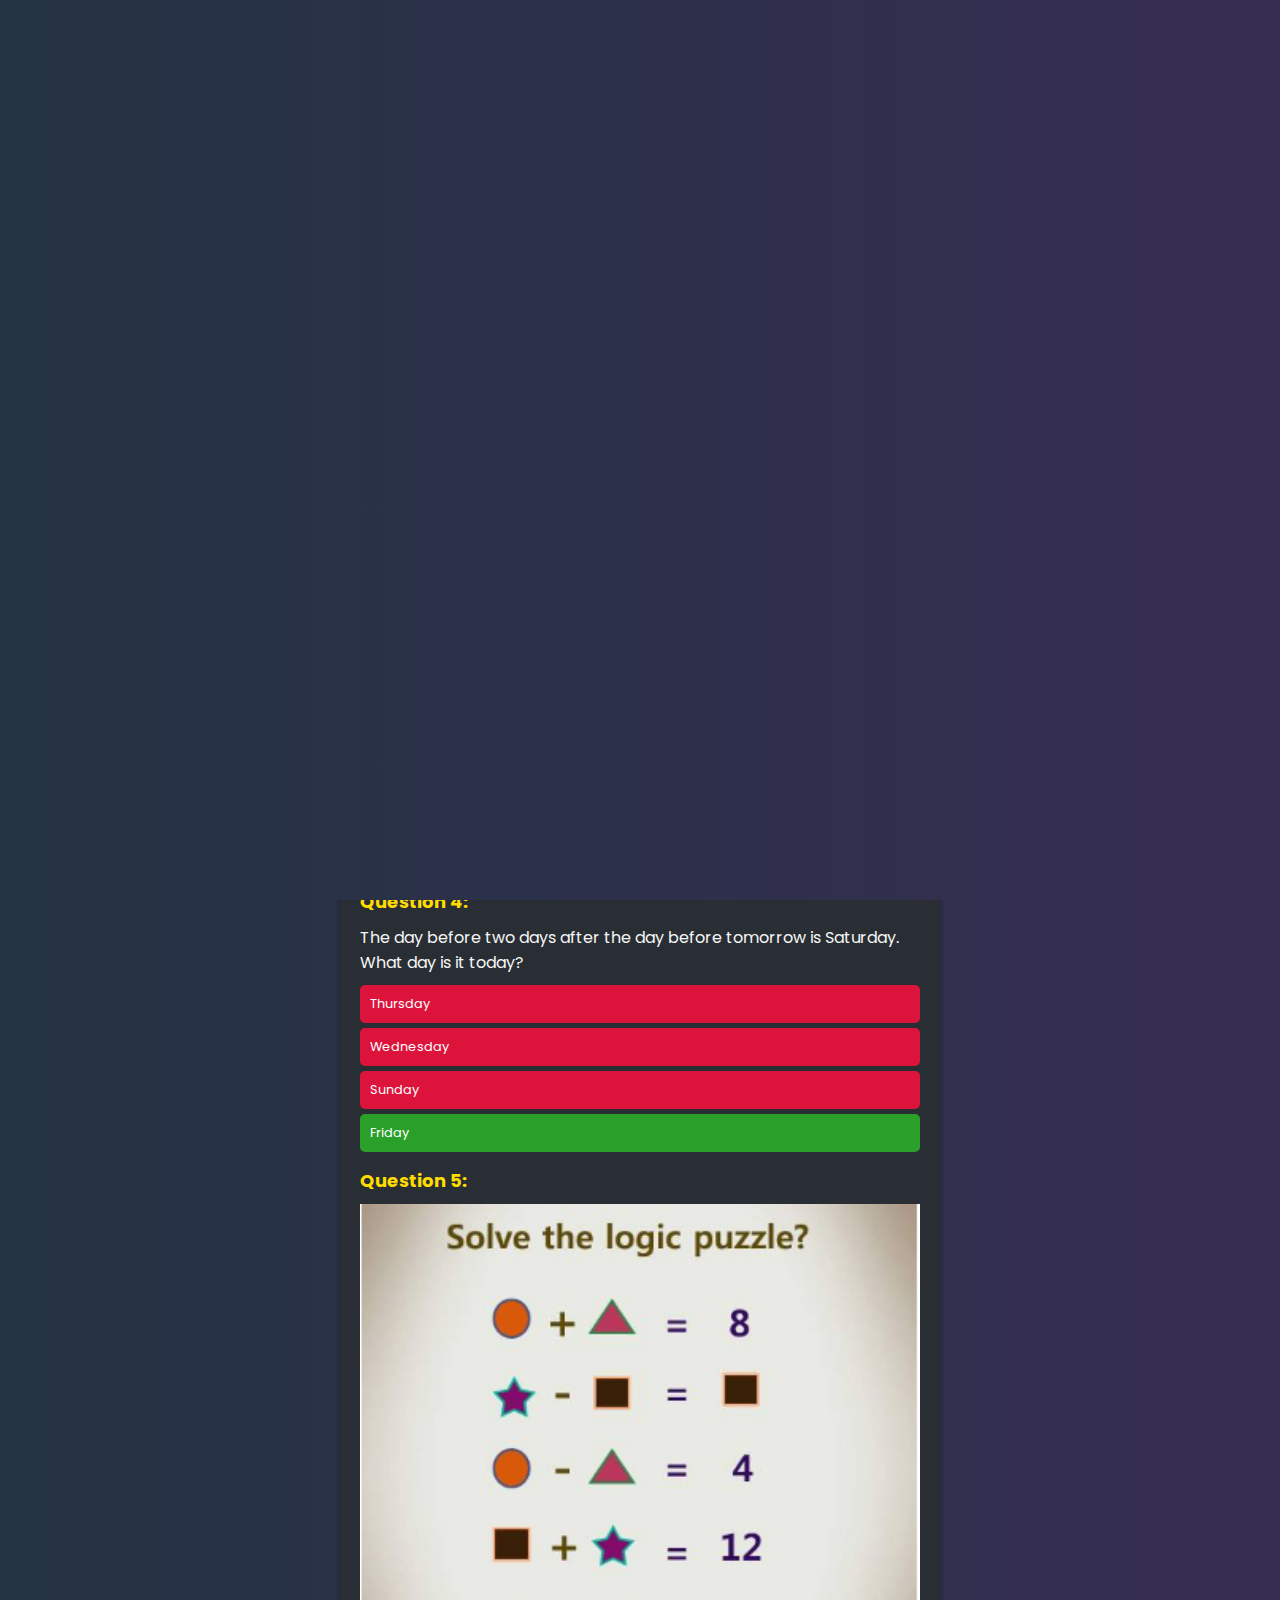
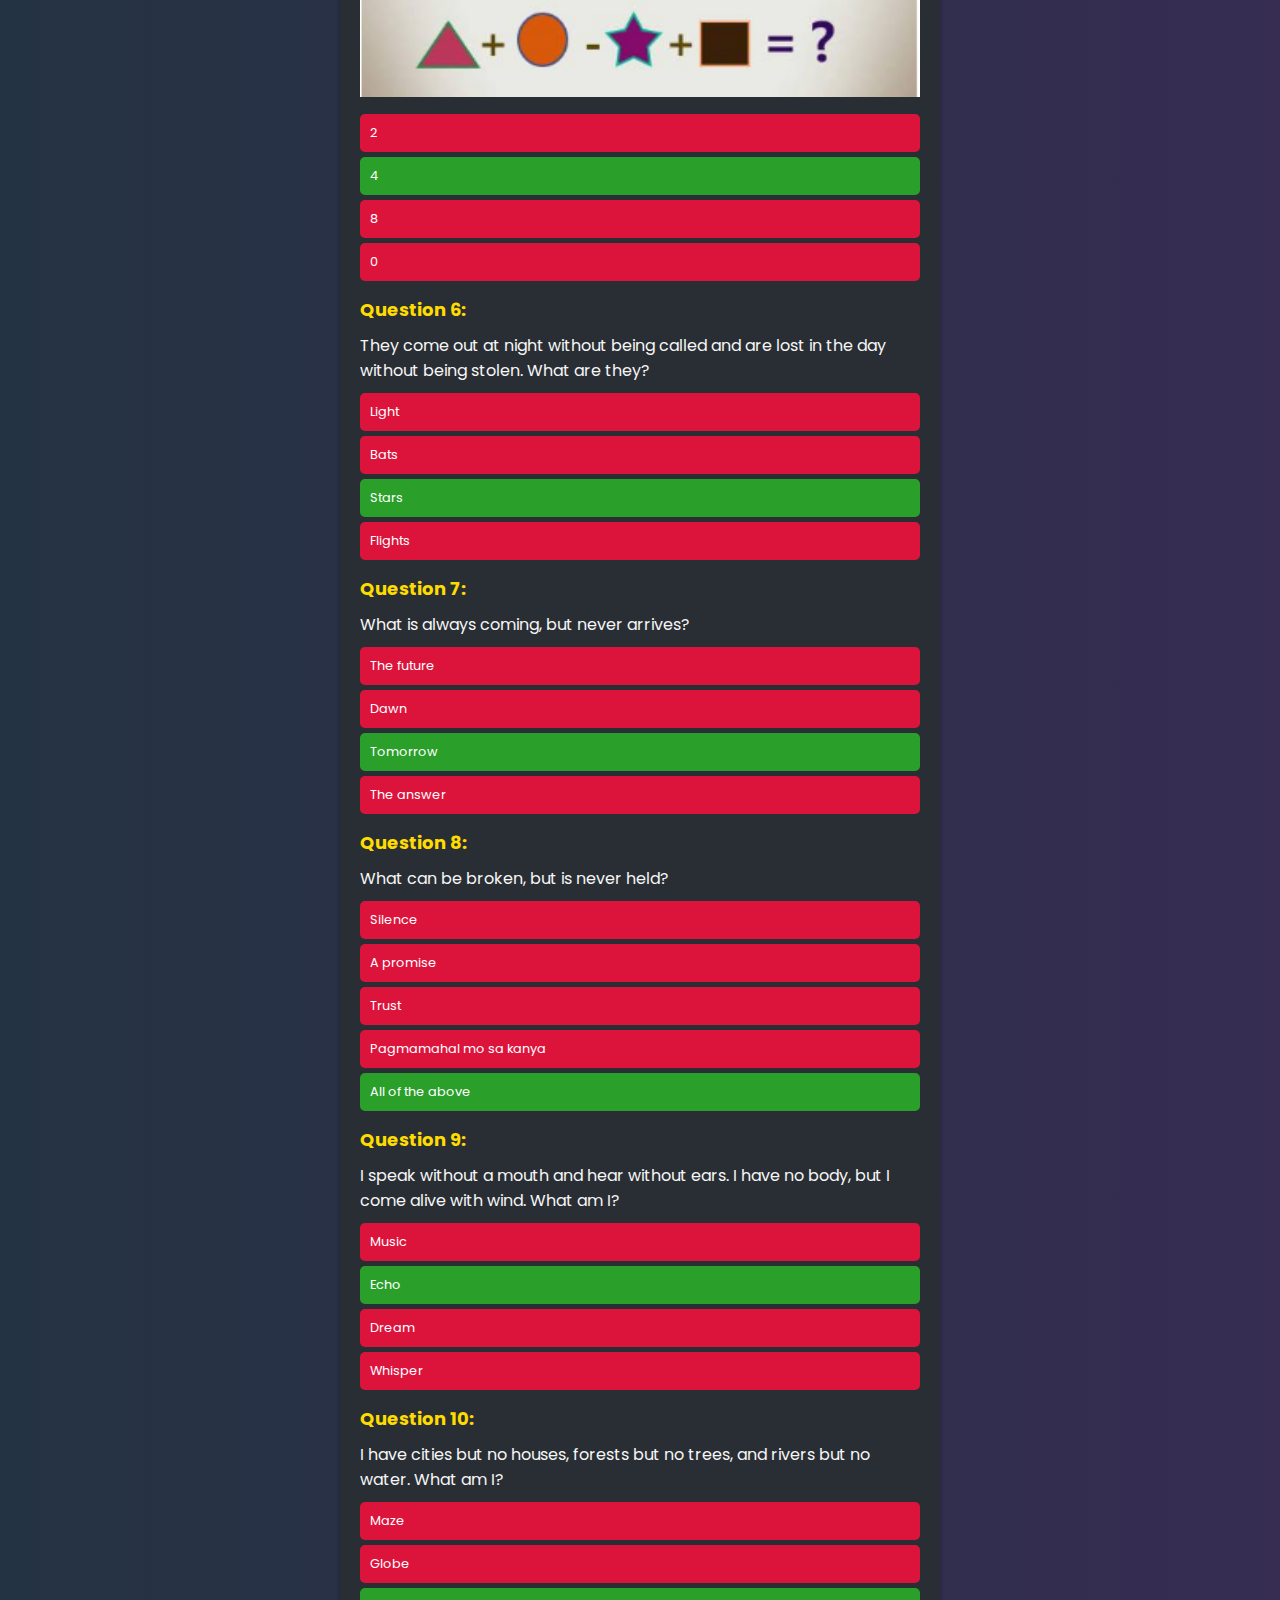
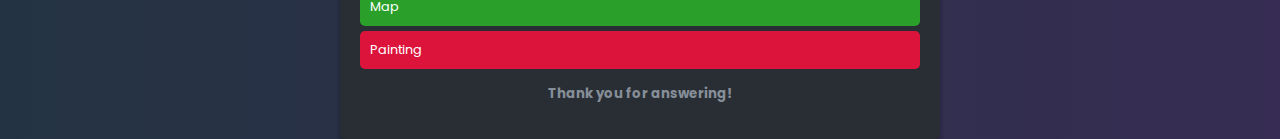
==== score-result.html @ a907bf52 "Add files via upload" ====
<!DOCTYPE html>
<html lang="en">
  <head>
    <meta charset="UTF-8">
    <meta http-equiv="X-UA-Compatible" content="IE=edge">
    <meta name="viewport" content="width=device-width, initial-scale=1.0">
    <title>Score Result</title>
    <link rel="stylesheet" href="preloader.css">
    <link rel="stylesheet" href="https://cdnjs.cloudflare.com/ajax/libs/font-awesome/6.4.0/css/all.min.css">
    <style>
      @import url('https://fonts.googleapis.com/css2?family=Poppins:ital,wght@0,400;0,500;0,600;0,700;1,400&display=swap');

      *, *::before, *::after{
        padding: 0;
        margin: 0;
        box-sizing: border-box;
        font-family: 'Poppins', sans-serif;
      }
      body {
        background: linear-gradient(to right, hsl(210, 30%, 20%), hsl(255, 30%, 25%));
      }
      label {
        
        display: flex;
        align-items: center;
        padding: 10px;
        border-radius: 5px;
        background-color: #868e99;
        cursor: pointer;
        color: #fff;
        transition: background-color 0.3s;
        font-size: 0.8em;
        margin: 5px 0px;
        
      }
      
      input[type="radio"] {
        margin-right: 5px;
      }
      .container {
        max-width: 600px;
        margin: 0 auto;
        padding: 20px;
        background-color: #292E34;
        border-radius: 5px;
        box-shadow: 0 2px 5px rgba(0, 0, 0, 0.3);
      }
      h1 {
        text-align: center;
        background: linear-gradient(to right, hsl(210, 61%, 76%), hsl(255, 30%, 25%));
        -webkit-background-clip: text;
        -webkit-text-fill-color: transparent;
        background-clip: text;
      }
      h3 {
        font-size: 18px;
        margin-bottom: 10px;
        color: #ffdc00;
      }
      .end-message {
        text-align: center;
        margin: 15px;
        color: #868e99;
      }
      .question p {
        color: #f6f6f6;
        margin-bottom: 10px;
      }
      .question h3 {
        margin-top: 15px;
      }
      .image-question {
        width: 100%;
      }
      .correct-answer {
        border: px solid green;
        background-color: rgb(42, 160, 42);
      }
      .wrong-answer {
        background-color: crimson;
      }
      .correct-answer {
        animation: bounce 1s infinite;
        
      }
      @keyframes bounce {
        0%, 20%, 50%, 80%, 100% {
          transform: translateY(0);
          animation-timing-function: cubic-bezier(0.8, 0, 0.2, 1);
        }
        40% {
          transform: translateY(-8px);
          animation-timing-function: cubic-bezier(0.8, 0, 0.2, 1);

        }
        60% {
          transform: translateY(-5px);
          animation-timing-function: cubic-bezier(0.8, 0, 0.2, 1);

        }
      }
      @media (max-width: 768px) {
        .container {
          max-width: 100%;
          padding: 10px;
          overflow: hidden;
        }
        label {
          margin: 2px 0px;
        }
        .modal-close-button {
          display: flex;
          align-items: center;
          justify-content: center;
          

        }
      }
    </style>
  </head>

  <body>

    <div class="loader">
      <div class="loader-inner"></div>
    </div>

  <div class="container">
    <h1>Quiz Answers</h1>
    <form>
      <div class="question">
        <h3>Question 1:</h3>
        <p>What is the capital of France?</p>
        <div class="options">
          <label class="correct-answer">
            Paris
          </label>   
            
          <label class="wrong-answer">
              London
          </label>   

          <label class="wrong-answer">
              Rome
          </label>               
            
          <label class="wrong-answer"> 
              Madrid
          </label>
        </div>
      </div>

      <!-- Question 2 -->
      <div class="question">
        <h3>Question 2:</h3>
        <p>What is the largest planet in our solar system?</p>
        <div class="options">              
          <label class="correct-answer">
              Jupiter
          </label>             
          
          <label class="wrong-answer">
              Planet Namec
          </label>  

          <label class="wrong-answer">
              Saturn
          </label>

          <label class="wrong-answer">
              Earth
          </label>

          <label class="wrong-answer"> 
              Mundo mo
          </label>
        </div>
      </div>

      <!-- Question 3 -->
      <div class="question">
        <h3>Question 3:</h3>
        <p>Who painted the Mona Lisa?</p>
        <div class="options">               
          <label class="correct-answer">
              Leonardo da Vinci
          </label>    

          <label class="wrong-answer">
              Vincent van Gogh
          </label>

          <label class="wrong-answer">
              Pablo Picasso
          </label>    

          <label class="wrong-answer"> 
              Michelangelo
          </label>
        </div>
      </div>

      <!-- Question 4 -->
      <div class="question">
        <h3>Question 4:</h3>
        <p>The day before two days after the day before tomorrow is Saturday. What day is it today?</p>
        <div class="options">                
          <label class="wrong-answer">
              Thursday
          </label>        

          <label class="wrong-answer">
              Wednesday
          </label>    

          <label class="wrong-answer">
              Sunday
          </label>      

          <label class="correct-answer">
              Friday
          </label>
        </div>
      </div>

      <!-- Question 5 -->
      <div class="question">
        <h3>Question 5:</h3>
        <p><img class="image-question" src="img/puzzle.PNG"> </p>
        <div class="options">                
          <label class="wrong-answer">
              2
          </label>   

          <label class="correct-answer">
              4
          </label>      

          <label class="wrong-answer">
              8
          </label>     

          <label class="wrong-answer">
              0
          </label>
        </div>
      </div>
      
      <!-- Question 6 -->
      <div class="question">
        <h3>Question 6:</h3>
        <p>They come out at night without being called and are lost in the day without being stolen. What are they?</p>
        <div class="options">                
          <label class="wrong-answer">
              Light
          </label>                  
          <label class="wrong-answer">
              Bats
          </label>                 
          <label class="correct-answer">
              Stars
          </label>                 
          <label class="wrong-answer">
              Flights
          </label>
        </div>
      </div>

      <!-- Question 7 -->
      <div class="question">
        <h3>Question 7:</h3>
        <p>What is always coming, but never arrives?</p>
        <div class="options">                
          <label class="wrong-answer">
              The future
          </label>                  
          <label class="wrong-answer">
              Dawn
          </label>                 
          <label class="correct-answer">
              Tomorrow
          </label>                 
          <label class="wrong-answer">
              The answer
          </label>
        </div>
      </div>

      <!-- Question 8 -->
      <div class="question">
        <h3>Question 8:</h3>
        <p>What can be broken, but is never held?</p>
        <div class="options">                
          <label class="wrong-answer">
              Silence
          </label>                  
          <label class="wrong-answer">
              A promise
          </label>                 
          <label class="wrong-answer">
              Trust
          </label>                 
          <label class="wrong-answer">
              Pagmamahal mo sa kanya
          </label>
          <label class="correct-answer">
              All of the above
          </label>
        </div>
      </div>

      <!-- Question 9 -->
      <div class="question">
        <h3>Question 9:</h3>
        <p>I speak without a mouth and hear without ears. I have no body, but I come alive with wind. What am I?</p>
        <div class="options">                
          <label class="wrong-answer">
              Music
          </label>                  
          <label class="correct-answer">
              Echo
          </label>                 
          <label class="wrong-answer">
              Dream
          </label>                 
          <label class="wrong-answer">
              Whisper
          </label>
        </div>
      </div>

      <!-- Question 10 -->
      <div class="question">
        <h3>Question 10:</h3>
        <p>I have cities but no houses, forests but no trees, and rivers but no water. What am I?</p>
        <div class="options">                
          <label class="wrong-answer">
              Maze
          </label>                  
          <label class="wrong-answer">
              Globe
          </label>                 
          <label class="correct-answer">
              Map
          </label>                 
          <label class="wrong-answer">
              Painting
          </label>
        </div>
      </div>
    </form>
    <h5 class="end-message">Thank you for answering!</h5>
  </div>

  <script>

      setTimeout(function() {
      const loader = document.querySelector('.loader');
      loader.style.display = 'none';
    }, 1200); 

  </script>
  </body>
</html>
---- preloader.css ----
/* Calculated variables. */
.loader {
  position: fixed;
  top: 0;
  left: 0;
  right: 0;
  bottom: 0;
  background: linear-gradient(to right, hsl(210, 30%, 20%), hsl(255, 30%, 25%));
  display: flex;
  align-items: center;
  justify-content: center;
  z-index: 9999;
}

.loader:before,
.loader:after {
  content: '';
  position: absolute;
  top: 50%;
  left: 50%;
  display: block;
  width: 0.5em;
  height: 0.5em;
  border-radius: 0.25em;
  transform: translate(-50%, -50%);
}

.loader:before {
  animation: before 2s infinite;
}

.loader:after {
  animation: after 2s infinite;
}

@keyframes before {
  0% {
    width: 0.5em;
    box-shadow: 1em -0.5em rgba(225, 20, 98, 0.75), -1em 0.5em rgba(111, 202, 220, 0.75);
  }
  35% {
    width: 2.5em;
    box-shadow: 0 -0.5em rgba(225, 20, 98, 0.75), 0 0.5em rgba(111, 202, 220, 0.75);
  }
  70% {
    width: 0.5em;
    box-shadow: -1em -0.5em rgba(225, 20, 98, 0.75), 1em 0.5em rgba(111, 202, 220, 0.75);
  }
  100% {
    box-shadow: 1em -0.5em rgba(225, 20, 98, 0.75), -1em 0.5em rgba(111, 202, 220, 0.75);
  }
}

@keyframes after {
  0% {
    height: 0.5em;
    box-shadow: 0.5em 1em rgba(61, 184, 143, 0.75), -0.5em -1em rgba(233, 169, 32, 0.75);
  }
  35% {
    height: 2.5em;
    box-shadow: 0.5em 0 rgba(61, 184, 143, 0.75), -0.5em 0 rgba(233, 169, 32, 0.75);
  }
  70% {
    height: 0.5em;
    box-shadow: 0.5em -1em rgba(61, 184, 143, 0.75), -0.5em 1em rgba(233, 169, 32, 0.75);
  }
  100% {
    box-shadow: 0.5em 1em rgba(61, 184, 143, 0.75), -0.5em -1em rgba(233, 169, 32, 0.75);
  }
}
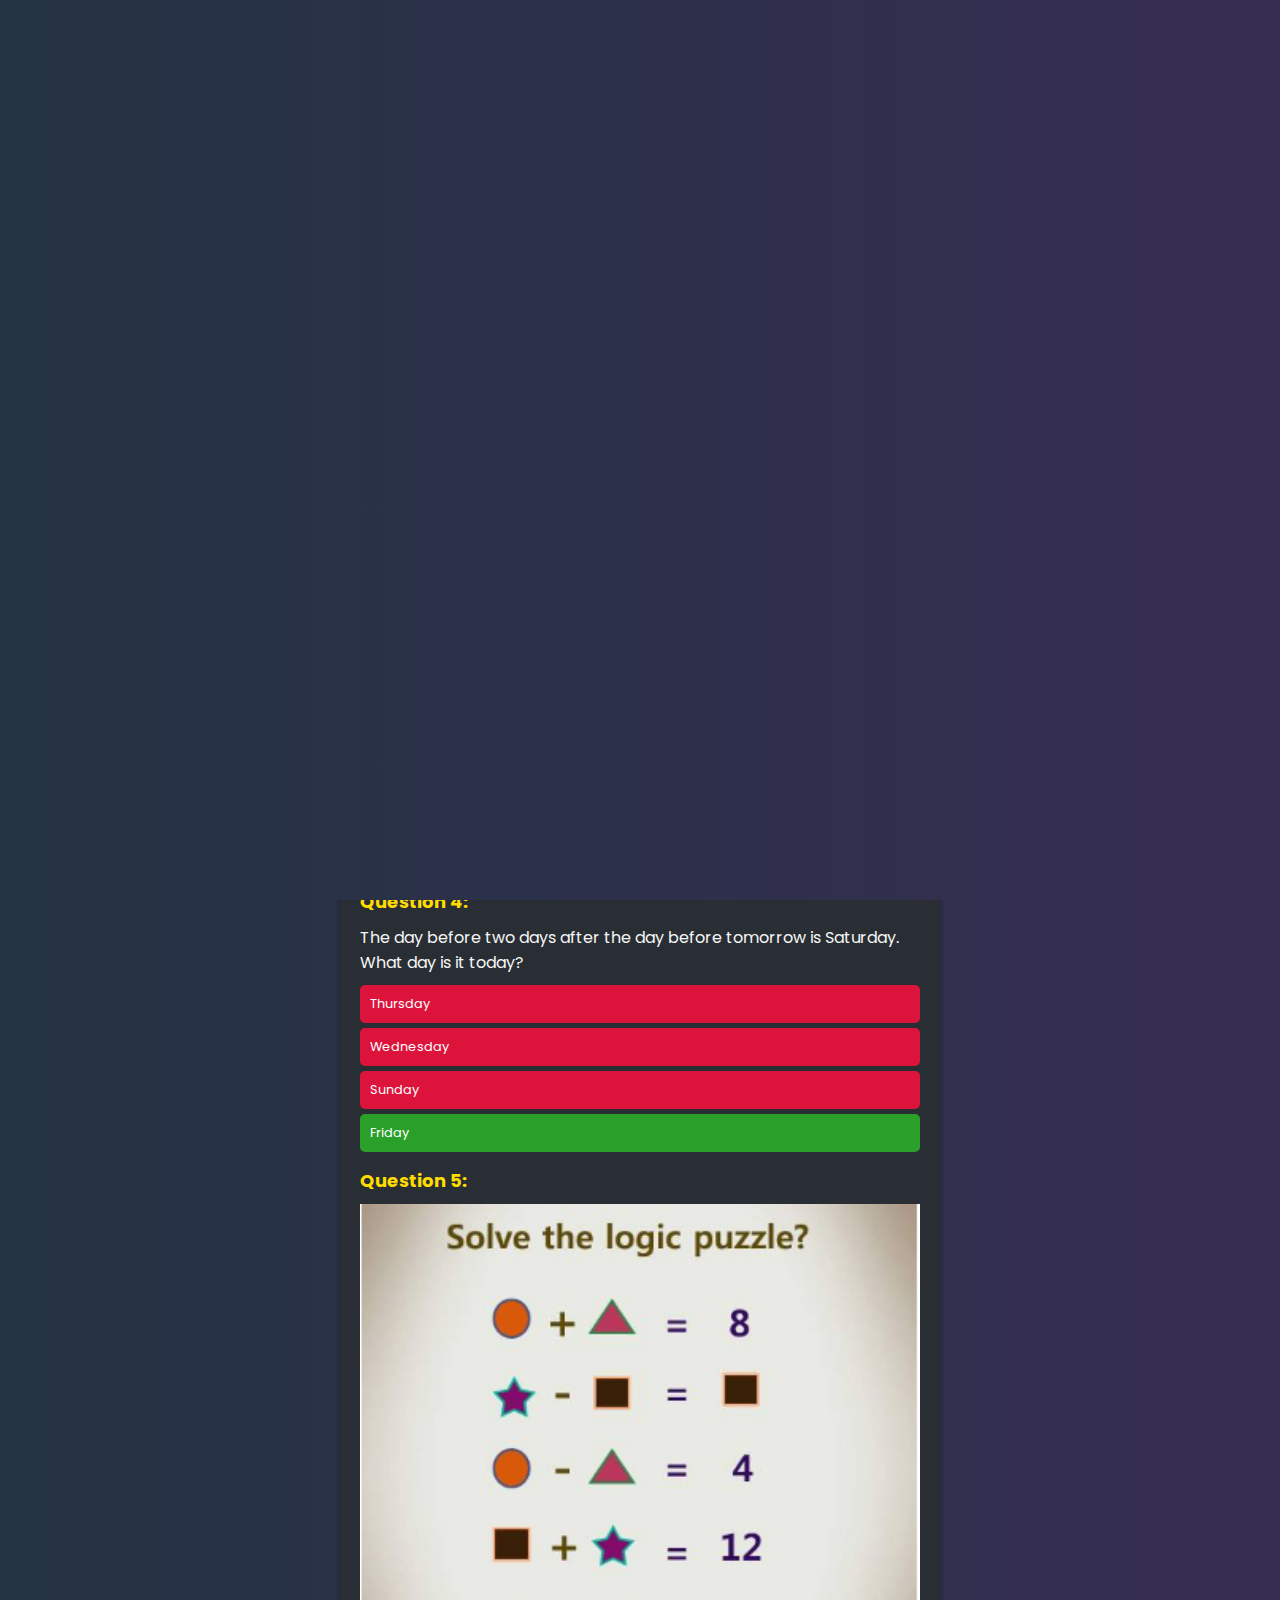
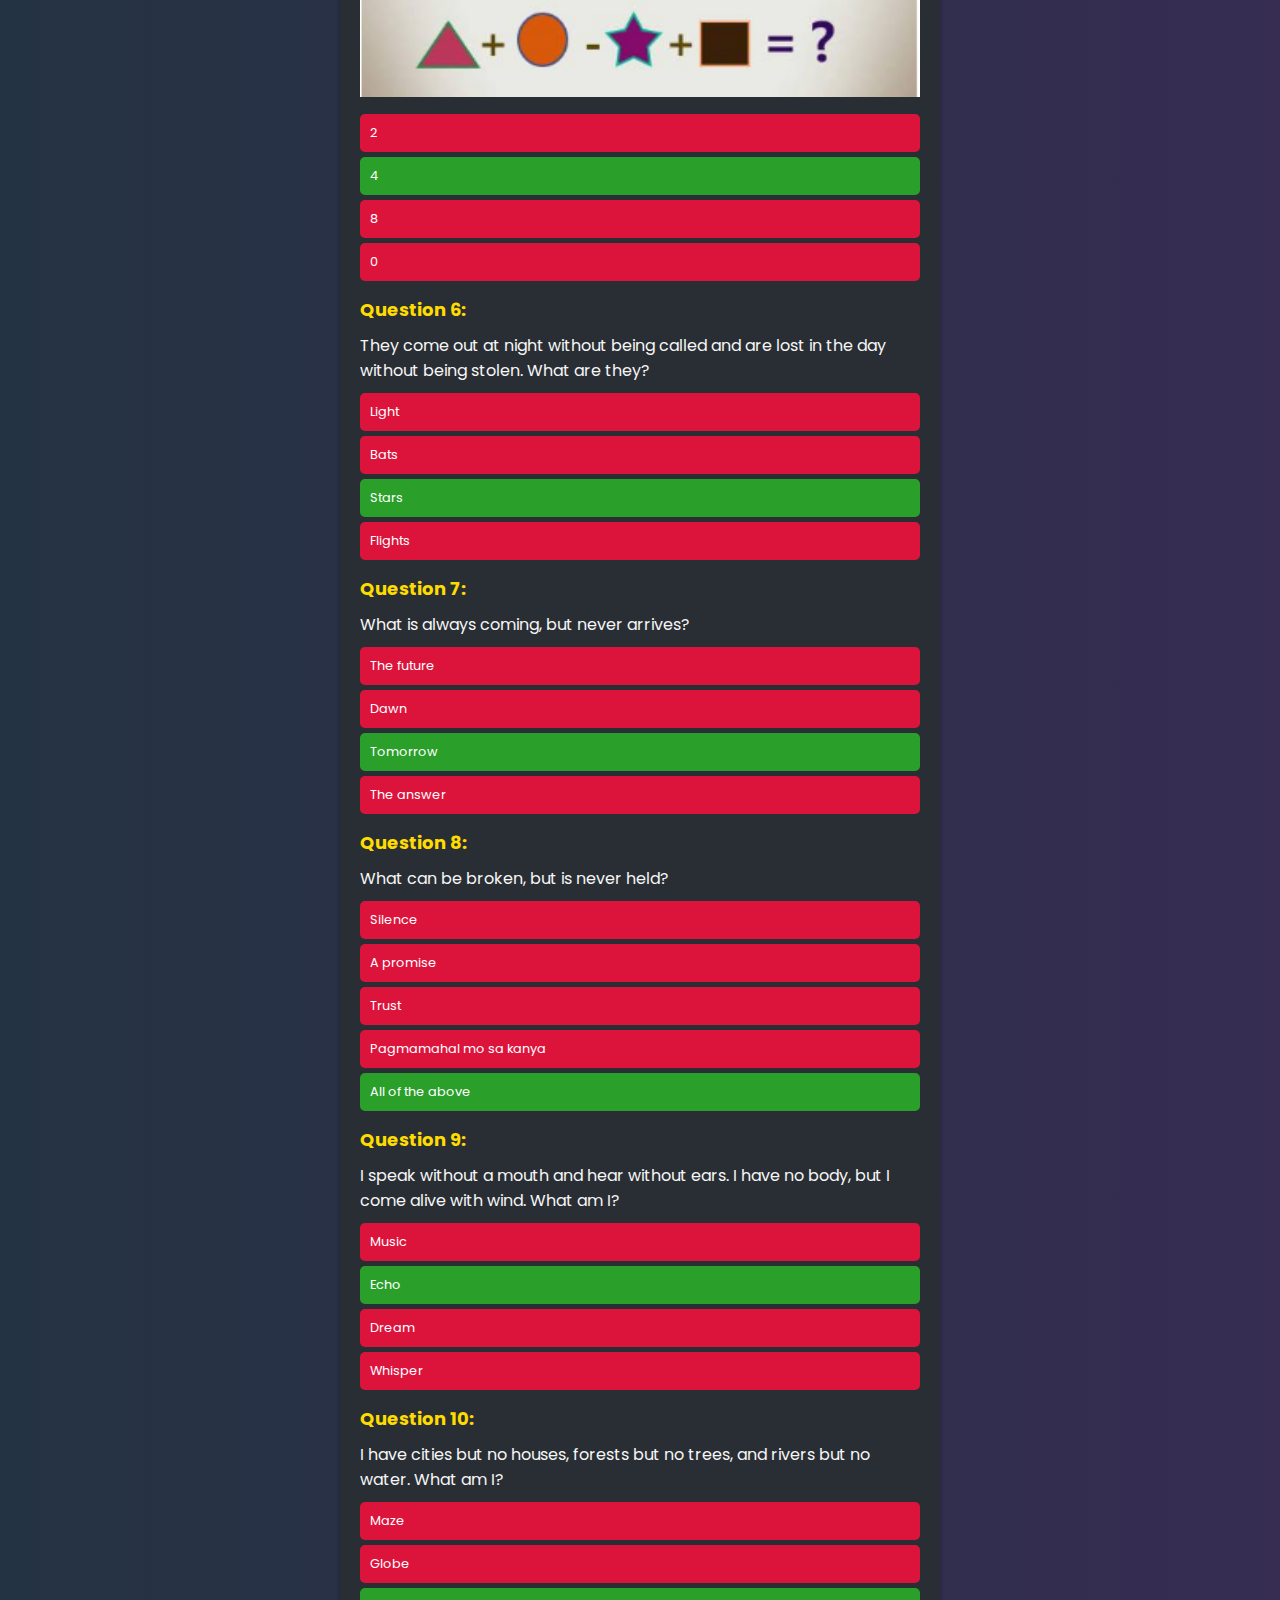
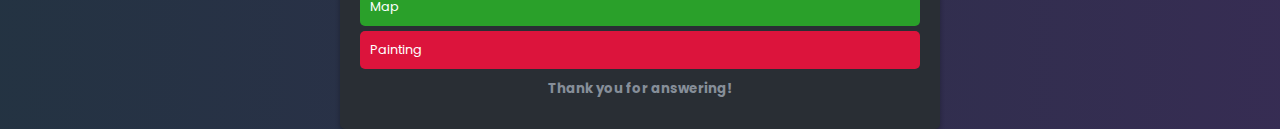
==== commit 001fd238: "Update score-result.html" ====
--- a/score-result.html
+++ b/score-result.html
@@ -33,10 +33,6 @@
         margin: 5px 0px;
         
       }
-      
-      input[type="radio"] {
-        margin-right: 5px;
-      }
       .container {
         max-width: 600px;
         margin: 0 auto;
@@ -59,7 +55,7 @@
       }
       .end-message {
         text-align: center;
-        margin: 15px;
+        margin: 10px;
         color: #868e99;
       }
       .question p {
@@ -361,4 +357,4 @@
 
   </script>
   </body>
-</html>+</html>
